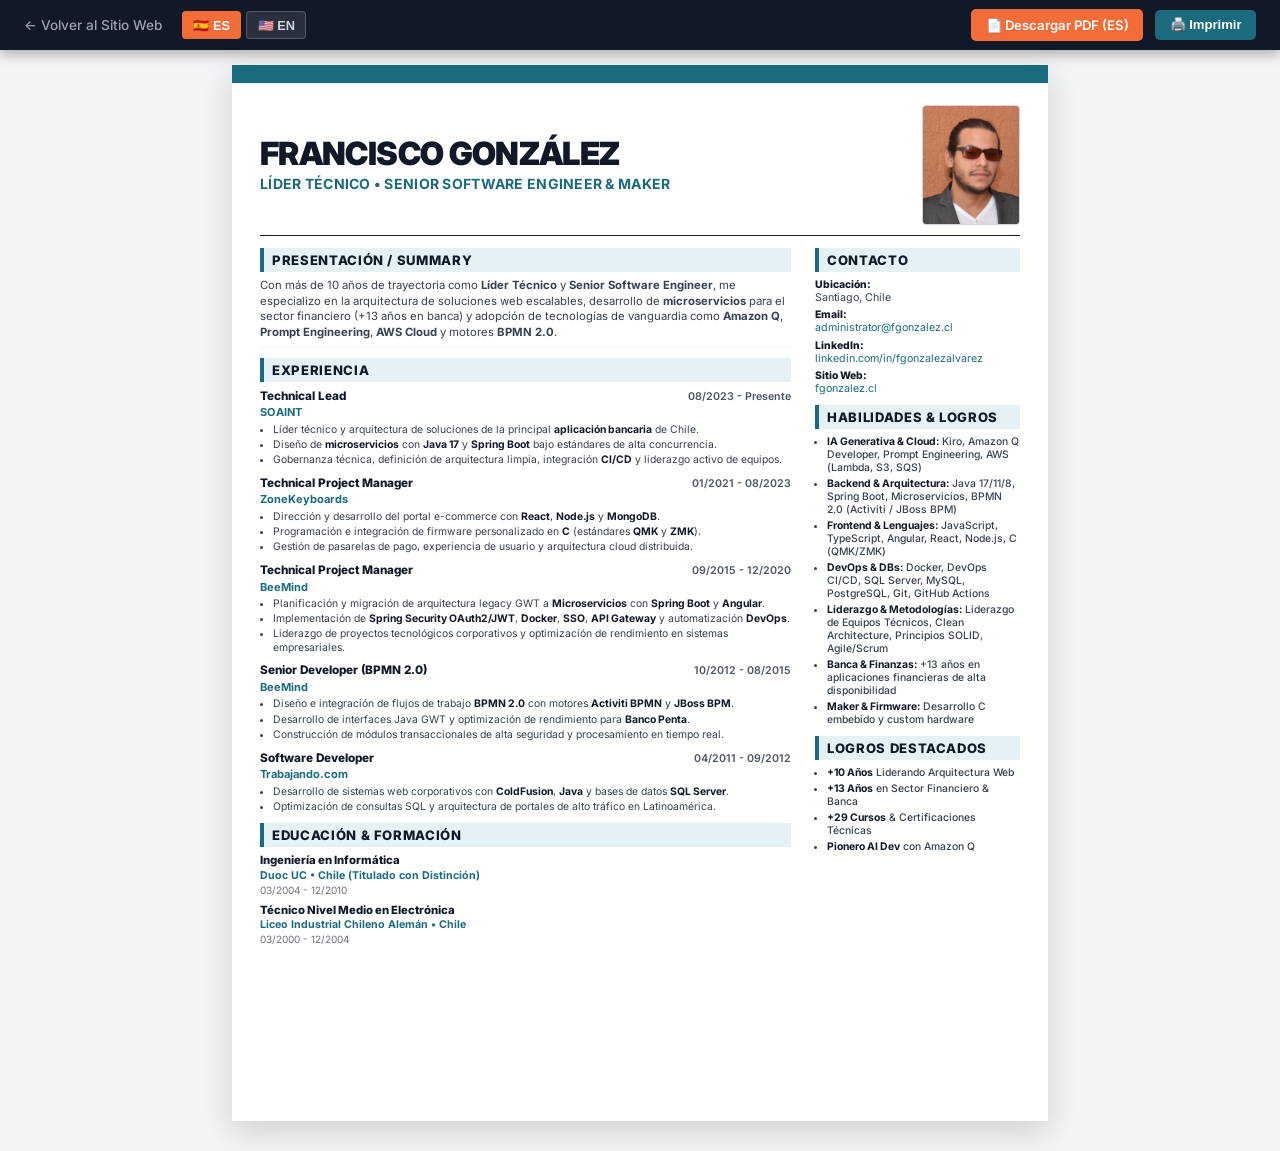
==== cv.html @ 8d49e147 "Se agrega cv" ====
<!DOCTYPE html>
<html lang="es">

<head>
  <meta charset="UTF-8">
  <meta name="viewport" content="width=device-width, initial-scale=1.0">
  <title>CV Francisco González | Technical Lead & Senior Software Engineer</title>
  <link rel="icon" type="image/png" sizes="32x32" href="assets/icons/favicon-32x32.png">

  <!-- Google Fonts: Inter -->
  <link rel="preconnect" href="https://fonts.googleapis.com">
  <link rel="preconnect" href="https://fonts.gstatic.com" crossorigin>
  <link href="https://fonts.googleapis.com/css2?family=Inter:wght@300;400;500;600;700;800;900&display=swap"
    rel="stylesheet">

  <style>
    /* ── STRICT 1-PAGE LETTER SIZE (8.5 x 11 INCHES / 215.9 x 279.4 MM) FULLY OPTIMIZED LAYOUT ── */
    * {
      box-sizing: border-box;
      margin: 0;
      padding: 0;
    }

    html,
    body {
      background-color: #f3f4f6;
      color: #111827;
      font-family: 'Inter', -apple-system, BlinkMacSystemFont, "Segoe UI", Roboto, sans-serif;
      line-height: 1.38;
      -webkit-font-smoothing: antialiased;
    }

    /* Print Floating Toolbar */
    .no-print-bar {
      position: fixed;
      top: 0;
      left: 0;
      right: 0;
      height: 50px;
      background: #111827;
      color: #ffffff;
      display: flex;
      align-items: center;
      justify-content: space-between;
      padding: 0 1.5rem;
      z-index: 9999;
      box-shadow: 0 4px 12px rgba(0, 0, 0, 0.3);
    }

    .toolbar-left,
    .toolbar-right {
      display: flex;
      align-items: center;
      gap: 0.75rem;
    }

    .btn-toolbar {
      background: #1a6b7d;
      color: #ffffff;
      border: none;
      padding: 0.45rem 0.9rem;
      border-radius: 5px;
      font-weight: 600;
      font-size: 0.82rem;
      cursor: pointer;
      text-decoration: none;
      display: inline-flex;
      align-items: center;
      gap: 0.35rem;
      transition: all 0.2s ease;
    }

    .btn-toolbar:hover {
      background: #134e5c;
    }

    .btn-toolbar.orange {
      background: #f46c38;
    }

    .btn-toolbar.orange:hover {
      background: #e05824;
    }

    .btn-lang-toggle {
      background: rgba(255, 255, 255, 0.1);
      border: 1px solid rgba(255, 255, 255, 0.2);
      color: #d1d5db;
      padding: 0.35rem 0.65rem;
      border-radius: 4px;
      font-size: 0.8rem;
      font-weight: 700;
      cursor: pointer;
    }

    .btn-lang-toggle.active {
      background: #f46c38;
      color: #ffffff;
      border-color: transparent;
    }

    .btn-back {
      color: #9ca3af;
      text-decoration: none;
      font-size: 0.85rem;
      font-weight: 500;
    }

    .btn-back:hover {
      color: #ffffff;
    }

    /* CV Sheet Outer Container (Letter Size: 215.9mm x 279.4mm) */
    .cv-page-wrapper {
      width: 215.9mm;
      height: 279.4mm;
      max-height: 279.4mm;
      margin: 65px auto 30px auto;
      background: #ffffff;
      box-shadow: 0 10px 30px rgba(0, 0, 0, 0.15);
      position: relative;
      overflow: hidden;
      /* Prevents overflow onto page 2 */
      display: flex;
      flex-direction: column;
    }

    /* Teal Top Banner Bar */
    .top-accent-bar {
      height: 18px;
      background-color: #1a6b7d;
      width: 100%;
      flex-shrink: 0;
    }

    .cv-inner-container {
      padding: 22px 28px 18px 28px;
      flex: 1;
      display: flex;
      flex-direction: column;
      justify-content: space-between;
    }

    /* Header Section */
    .cv-header {
      display: flex;
      justify-content: space-between;
      align-items: center;
      margin-bottom: 12px;
      border-bottom: 1.5px solid #111827;
      padding-bottom: 10px;
      flex-shrink: 0;
    }

    .cv-name-box {
      flex: 1;
      padding-right: 18px;
    }

    .cv-name {
      font-size: 24pt;
      font-weight: 900;
      letter-spacing: -0.02em;
      color: #111827;
      text-transform: uppercase;
      line-height: 1.05;
      margin-bottom: 4px;
    }

    .cv-subtitle {
      font-size: 10.5pt;
      font-weight: 700;
      color: #1a6b7d;
      letter-spacing: 0.02em;
    }

    .cv-photo-box {
      width: 98px;
      height: 120px;
      border-radius: 4px;
      overflow: hidden;
      flex-shrink: 0;
      border: 1px solid #d1d5db;
    }

    .cv-photo-box img {
      width: 100%;
      height: 100%;
      object-fit: cover;
      object-position: center top;
      display: block;
    }

    /* Two Column Body Grid */
    .cv-grid {
      display: grid;
      grid-template-columns: 1fr 205px;
      gap: 24px;
      flex: 1;
    }

    /* Section Headings with Light Teal Accent Strip */
    .section-title {
      font-size: 9.8pt;
      font-weight: 800;
      text-transform: uppercase;
      letter-spacing: 0.05em;
      color: #111827;
      background: #e4f1f5;
      padding: 3px 8px;
      margin-top: 10px;
      margin-bottom: 6px;
      border-left: 4px solid #1a6b7d;
      display: block;
    }

    main section:first-child .section-title,
    aside section:first-child .section-title {
      margin-top: 0;
    }

    /* Summary Section */
    .summary-text {
      font-size: 8.5pt;
      color: #374151;
      line-height: 1.38;
      margin-bottom: 8px;
      padding-bottom: 6px;
      border-bottom: 1px solid #f3f4f6;
    }

    /* Experience Section */
    .job-block {
      margin-bottom: 8px;
    }

    .job-header {
      display: flex;
      justify-content: space-between;
      align-items: baseline;
      margin-bottom: 1px;
    }

    .job-role {
      font-size: 8.8pt;
      font-weight: 800;
      color: #111827;
    }

    .job-date {
      font-size: 8pt;
      font-weight: 600;
      color: #4b5563;
    }

    .job-company {
      font-size: 8.3pt;
      font-weight: 700;
      color: #1a6b7d;
      margin-bottom: 2px;
    }

    .job-bullets {
      list-style-type: disc;
      padding-left: 13px;
    }

    .job-bullets li {
      font-size: 7.8pt;
      color: #374151;
      margin-bottom: 1.8px;
      line-height: 1.3;
    }

    .job-bullets li strong {
      color: #111827;
    }

    /* Education Section */
    .edu-block {
      margin-bottom: 5px;
    }

    .edu-degree {
      font-size: 8.5pt;
      font-weight: 800;
      color: #111827;
    }

    .edu-institution {
      font-size: 8pt;
      font-weight: 700;
      color: #1a6b7d;
    }

    .edu-date {
      font-size: 7.5pt;
      color: #6b7280;
    }

    /* Right Column: Contact & Skills */
    .contact-list {
      list-style: none;
      font-size: 8pt;
      margin-bottom: 10px;
    }

    .contact-item {
      margin-bottom: 4px;
      line-height: 1.25;
      word-break: break-word;
    }

    .contact-label {
      font-weight: 800;
      color: #111827;
      display: block;
      font-size: 7.8pt;
    }

    .contact-val {
      color: #374151;
      text-decoration: none;
    }

    .contact-val a {
      color: #1a6b7d;
      text-decoration: none;
    }

    /* Skills Bullet List */
    .skills-list {
      list-style-type: disc;
      padding-left: 12px;
    }

    .skills-list li {
      font-size: 7.8pt;
      color: #374151;
      margin-bottom: 3px;
      line-height: 1.25;
      font-weight: 500;
    }

    .skills-list li strong {
      color: #111827;
      font-weight: 700;
    }

    /* ── PRINT MEDIA STRICT 1-PAGE LETTER SIZE FIT ── */
    @media print {
      @page {
        size: letter portrait;
        /* Exact Letter Dimensions: 8.5 x 11 in */
        margin: 0;
      }

      body {
        background-color: #ffffff !important;
        color: #000000 !important;
      }

      .no-print-bar {
        display: none !important;
      }

      .cv-page-wrapper {
        margin: 0 !important;
        box-shadow: none !important;
        width: 215.9mm !important;
        height: 279.4mm !important;
        max-height: 279.4mm !important;
        overflow: hidden !important;
        page-break-inside: avoid !important;
      }

      .cv-inner-container {
        padding: 16px 24px 16px 24px !important;
      }

      .section-title {
        background: #e4f1f5 !important;
        -webkit-print-color-adjust: exact !important;
        print-color-adjust: exact !important;
      }

      .top-accent-bar {
        background-color: #1a6b7d !important;
        -webkit-print-color-adjust: exact !important;
        print-color-adjust: exact !important;
      }
    }
  </style>
</head>

<body>

  <!-- Floating Toolbar -->
  <div class="no-print-bar">
    <div class="toolbar-left">
      <a href="index.html" class="btn-back">← Volver al Sitio Web</a>
      <div style="display:flex; gap:0.3rem; margin-left:0.5rem;">
        <button id="btnCvEs" class="btn-lang-toggle active" onclick="switchLanguage('es')">🇪🇸 ES</button>
        <button id="btnCvEn" class="btn-lang-toggle" onclick="switchLanguage('en')">🇺🇸 EN</button>
      </div>
    </div>

    <div class="toolbar-right">
      <a id="btnPdfLink" href="assets/files/FGONZALEZ_CV_ES.pdf" target="_blank" class="btn-toolbar orange">
        📄 Descargar PDF
      </a>
      <button class="btn-toolbar" onclick="window.print()">
        🖨️ Imprimir
      </button>
    </div>
  </div>

  <!-- Letter Size CV Sheet Container (Strict 8.5 x 11 in) -->
  <div class="cv-page-wrapper">
    <div class="top-accent-bar"></div>

    <div class="cv-inner-container">
      <!-- Header -->
      <header class="cv-header">
        <div class="cv-name-box">
          <h1 class="cv-name">Francisco González</h1>
          <div class="cv-subtitle" id="cvSubTitle">LÍDER TÉCNICO • SENIOR SOFTWARE ENGINEER & MAKER</div>
        </div>
        <div class="cv-photo-box">
          <img src="assets/heroes/foto_profile.jpg" alt="Francisco González Portrait">
        </div>
      </header>

      <!-- 2-Column Grid -->
      <div class="cv-grid">

        <!-- Left Column -->
        <main>
          <!-- Summary -->
          <section>
            <h2 class="section-title" id="secSummaryTitle">RESUMEN / PRESENTACIÓN</h2>
            <p class="summary-text" id="secSummaryBody">
              Con más de 10 años de trayectoria como <strong>Líder Técnico</strong> y <strong>Senior Software
                Engineer</strong>, me especializo en la arquitectura de soluciones web escalables, desarrollo de
              <strong>microservicios</strong> para el sector financiero (+13 años en banca) y adopción de tecnologías de
              vanguardia como <strong>Amazon Q</strong>, <strong>Prompt Engineering</strong>, <strong>AWS Cloud</strong>
              y motores <strong>BPMN 2.0</strong>.
            </p>
          </section>

          <!-- Experience -->
          <section>
            <h2 class="section-title" id="secExpTitle">EXPERIENCIA</h2>

            <!-- Job 1 -->
            <div class="job-block">
              <div class="job-header">
                <span class="job-role" id="job1Role">Technical Lead</span>
                <span class="job-date" id="job1Date">08/2023 - Presente</span>
              </div>
              <div class="job-company">SOAINT</div>
              <ul class="job-bullets" id="job1Bullets">
                <li>Líder técnico y arquitectura de soluciones de la principal <strong>aplicación bancaria</strong> de
                  Chile.</li>
                <li>Diseño de <strong>microservicios</strong> con <strong>Java 17</strong> y <strong>Spring
                    Boot</strong> bajo estándares de alta concurrencia.</li>
                <li>Gobernanza técnica, definición de arquitectura limpia, integración **CI/CD** y liderazgo activo de
                  equipos.</li>
              </ul>
            </div>

            <!-- Job 2 -->
            <div class="job-block">
              <div class="job-header">
                <span class="job-role" id="job2Role">Technical Project Manager</span>
                <span class="job-date">01/2021 - 08/2023</span>
              </div>
              <div class="job-company">ZoneKeyboards</div>
              <ul class="job-bullets" id="job2Bullets">
                <li>Dirección y desarrollo del portal e-commerce con <strong>React</strong>, <strong>Node.js</strong> y
                  <strong>MongoDB</strong>.</li>
                <li>Programación e integración de firmware personalizado en <strong>C</strong> (estándares
                  <strong>QMK</strong> y <strong>ZMK</strong>).</li>
                <li>Gestión de pasarelas de pago, experiencia de usuario y arquitectura cloud distribuida.</li>
              </ul>
            </div>

            <!-- Job 3 -->
            <div class="job-block">
              <div class="job-header">
                <span class="job-role" id="job3Role">Technical Project Manager</span>
                <span class="job-date">09/2015 - 12/2020</span>
              </div>
              <div class="job-company">BeeMind</div>
              <ul class="job-bullets" id="job3Bullets">
                <li>Planificación y migración de arquitectura legacy GWT a <strong>Microservicios</strong> con
                  <strong>Spring Boot</strong> y <strong>Angular</strong>.</li>
                <li>Implementación de <strong>Spring Security OAuth2/JWT</strong>, <strong>Docker</strong>,
                  <strong>SSO</strong>, <strong>API Gateway</strong> y automatización <strong>DevOps</strong>.</li>
                <li>Liderazgo de proyectos tecnológicos corporativos y optimización de rendimiento en sistemas
                  empresariales.</li>
              </ul>
            </div>

            <!-- Job 4 -->
            <div class="job-block">
              <div class="job-header">
                <span class="job-role" id="job4Role">Senior Developer (BPMN 2.0)</span>
                <span class="job-date">10/2012 - 08/2015</span>
              </div>
              <div class="job-company">BeeMind</div>
              <ul class="job-bullets" id="job4Bullets">
                <li>Diseño e integración de flujos de trabajo <strong>BPMN 2.0</strong> con motores <strong>Activiti
                    BPMN</strong> y <strong>JBoss BPM</strong>.</li>
                <li>Desarrollo de interfaces Java GWT y optimización de rendimiento para <strong>Banco Penta</strong>.
                </li>
                <li>Construcción de módulos transaccionales de alta seguridad y procesamiento en tiempo real.</li>
              </ul>
            </div>

            <!-- Job 5 -->
            <div class="job-block">
              <div class="job-header">
                <span class="job-role" id="job5Role">Software Developer</span>
                <span class="job-date">04/2011 - 09/2012</span>
              </div>
              <div class="job-company">Trabajando.com</div>
              <ul class="job-bullets" id="job5Bullets">
                <li>Desarrollo de sistemas web corporativos con <strong>ColdFusion</strong>, <strong>Java</strong> y
                  bases de datos <strong>SQL Server</strong>.</li>
                <li>Optimización de consultas SQL y arquitectura de portales de alto tráfico en Latinoamérica.</li>
              </ul>
            </div>
          </section>

          <!-- Education -->
          <section>
            <h2 class="section-title" id="secEduTitle">EDUCACIÓN & FORMACIÓN</h2>

            <div class="edu-block">
              <div class="edu-degree" id="edu1Degree">Ingeniería en Informática</div>
              <div class="edu-institution">Duoc UC • Chile (Titulado con Distinción)</div>
              <div class="edu-date">03/2004 - 12/2010</div>
            </div>

            <div class="edu-block">
              <div class="edu-degree" id="edu2Degree">Técnico Nivel Medio en Electrónica</div>
              <div class="edu-institution">Liceo Industrial Chileno Alemán • Chile</div>
              <div class="edu-date">03/2000 - 12/2004</div>
            </div>
          </section>
        </main>

        <!-- Right Column -->
        <aside>
          <!-- Contact -->
          <section>
            <h2 class="section-title" id="secContactTitle">CONTACTO</h2>
            <ul class="contact-list">
              <li class="contact-item">
                <span class="contact-label" id="lblAddress">Ubicación:</span>
                <span class="contact-val">Santiago, Chile</span>
              </li>
              <li class="contact-item">
                <span class="contact-label">Email:</span>
                <span class="contact-val"><a
                    href="mailto:administrator@fgonzalez.cl">administrator@fgonzalez.cl</a></span>
              </li>
              <li class="contact-item">
                <span class="contact-label">LinkedIn:</span>
                <span class="contact-val"><a href="https://www.linkedin.com/in/fgonzalezalvarez/"
                    target="_blank">linkedin.com/in/fgonzalezalvarez</a></span>
              </li>
              <li class="contact-item">
                <span class="contact-label" id="lblWeb">Sitio Web:</span>
                <span class="contact-val"><a href="https://fgonzalez.cl" target="_blank">fgonzalez.cl</a></span>
              </li>
            </ul>
          </section>

          <!-- Skills -->
          <section>
            <h2 class="section-title" id="secSkillsTitle">HABILIDADES & LOGROS</h2>
            <ul class="skills-list" id="skillsList">
              <li><strong>IA Generativa & Cloud:</strong> Kiro, Amazon Q Developer, Prompt Engineering, AWS (Lambda, S3,
                SQS)</li>
              <li><strong>Backend & Arquitectura:</strong> Java 17/11/8, Spring Boot, Microservicios, BPMN 2.0 (Activiti
                / JBoss BPM)</li>
              <li><strong>Frontend & Lenguajes:</strong> JavaScript, TypeScript, Angular, React, Node.js, C (QMK/ZMK)
              </li>
              <li><strong>DevOps & DBs:</strong> Docker, DevOps CI/CD, SQL Server, MySQL, PostgreSQL, Git, GitHub
                Actions</li>
              <li><strong>Liderazgo & Metodologías:</strong> Liderazgo de Equipos Técnicos, Clean Architecture,
                Principios SOLID, Agile/Scrum</li>
              <li><strong>Banca & Finanzas:</strong> +13 años en aplicaciones financieras de alta disponibilidad</li>
              <li><strong>Maker & Firmware:</strong> Desarrollo C embebido y custom hardware</li>
            </ul>
          </section>

          <!-- Key Highlights / Badges Box -->
          <section style="margin-top: 10px;">
            <h2 class="section-title" id="secHighlightsTitle">LOGROS DESTACADOS</h2>
            <ul class="skills-list" id="highlightsList">
              <li><strong>+10 Años</strong> Liderando Arquitectura Web</li>
              <li><strong>+13 Años</strong> en Sector Financiero & Banca</li>
              <li><strong>+29 Cursos</strong> & Certificaciones Técnicas</li>
              <li><strong>Pionero AI Dev</strong> con Amazon Q</li>
            </ul>
          </section>
        </aside>

      </div>
    </div>
  </div>

  <!-- Dynamic Language Switcher Script -->
  <script>
    const dataCv = {
      es: {
        subtitle: "LÍDER TÉCNICO • SENIOR SOFTWARE ENGINEER & MAKER",
        secSummaryTitle: "PRESENTACIÓN / SUMMARY",
        secSummaryBody: "Con más de 10 años de trayectoria como <strong>Líder Técnico</strong> y <strong>Senior Software Engineer</strong>, me especializo en la arquitectura de soluciones web escalables, desarrollo de <strong>microservicios</strong> para el sector financiero (+13 años en banca) y adopción de tecnologías de vanguardia como <strong>Amazon Q</strong>, <strong>Prompt Engineering</strong>, <strong>AWS Cloud</strong> y motores <strong>BPMN 2.0</strong>.",
        secExpTitle: "EXPERIENCIA",
        job1Role: "Technical Lead",
        job1Date: "08/2023 - Presente",
        job1Bullets: `
          <li>Líder técnico y arquitectura de soluciones de la principal <strong>aplicación bancaria</strong> de Chile.</li>
          <li>Diseño de <strong>microservicios</strong> con <strong>Java 17</strong> y <strong>Spring Boot</strong> bajo estándares de alta concurrencia.</li>
          <li>Gobernanza técnica, definición de arquitectura limpia, integración <strong>CI/CD</strong> y liderazgo activo de equipos.</li>
        `,
        job2Bullets: `
          <li>Dirección y desarrollo del portal e-commerce con <strong>React</strong>, <strong>Node.js</strong> y <strong>MongoDB</strong>.</li>
          <li>Programación e integración de firmware personalizado en <strong>C</strong> (estándares <strong>QMK</strong> y <strong>ZMK</strong>).</li>
          <li>Gestión de pasarelas de pago, experiencia de usuario y arquitectura cloud distribuida.</li>
        `,
        job3Bullets: `
          <li>Planificación y migración de arquitectura legacy GWT a <strong>Microservicios</strong> con <strong>Spring Boot</strong> y <strong>Angular</strong>.</li>
          <li>Implementación de <strong>Spring Security OAuth2/JWT</strong>, <strong>Docker</strong>, <strong>SSO</strong>, <strong>API Gateway</strong> y automatización <strong>DevOps</strong>.</li>
          <li>Liderazgo de proyectos tecnológicos corporativos y optimización de rendimiento en sistemas empresariales.</li>
        `,
        job4Bullets: `
          <li>Diseño e integración de flujos de trabajo <strong>BPMN 2.0</strong> con motores <strong>Activiti BPMN</strong> y <strong>JBoss BPM</strong>.</li>
          <li>Desarrollo de interfaces Java GWT y optimización de rendimiento para <strong>Banco Penta</strong>.</li>
          <li>Construcción de módulos transaccionales de alta seguridad y procesamiento en tiempo real.</li>
        `,
        job5Role: "Software Developer",
        job5Bullets: `
          <li>Desarrollo de sistemas web corporativos con <strong>ColdFusion</strong>, <strong>Java</strong> y bases de datos <strong>SQL Server</strong>.</li>
          <li>Optimización de consultas SQL y arquitectura de portales de alto tráfico en Latinoamérica.</li>
        `,
        secEduTitle: "EDUCACIÓN & FORMACIÓN",
        edu1Degree: "Ingeniería en Informática",
        edu2Degree: "Técnico Nivel Medio en Electrónica",
        secContactTitle: "CONTACTO",
        lblAddress: "Ubicación:",
        lblWeb: "Sitio Web:",
        secSkillsTitle: "HABILIDADES & LOGROS",
        skillsList: `
          <li><strong>IA Generativa & Cloud:</strong> Kiro, Amazon Q Developer, Prompt Engineering, AWS (Lambda, S3, SQS)</li>
          <li><strong>Backend & Arquitectura:</strong> Java 17/11/8, Spring Boot, Microservicios, BPMN 2.0 (Activiti / JBoss BPM)</li>
          <li><strong>Frontend & Lenguajes:</strong> JavaScript, TypeScript, Angular, React, Node.js, C (QMK/ZMK)</li>
          <li><strong>DevOps & DBs:</strong> Docker, DevOps CI/CD, SQL Server, MySQL, PostgreSQL, Git, GitHub Actions</li>
          <li><strong>Liderazgo & Metodologías:</strong> Liderazgo de Equipos Técnicos, Clean Architecture, Principios SOLID, Agile/Scrum</li>
          <li><strong>Banca & Finanzas:</strong> +13 años en aplicaciones financieras de alta disponibilidad</li>
          <li><strong>Maker & Firmware:</strong> Desarrollo C embebido y custom hardware</li>
        `,
        secHighlightsTitle: "LOGROS DESTACADOS",
        highlightsList: `
          <li><strong>+10 Años</strong> Liderando Arquitectura Web</li>
          <li><strong>+13 Años</strong> en Sector Financiero & Banca</li>
          <li><strong>+29 Cursos</strong> & Certificaciones Técnicas</li>
          <li><strong>Pionero AI Dev</strong> con Amazon Q</li>
        `,
        pdfLink: "assets/files/FGONZALEZ_CV_ES.pdf",
        pdfBtnText: "📄 Descargar PDF (ES)"
      },
      en: {
        subtitle: "TECHNICAL LEAD • SENIOR SOFTWARE ENGINEER & MAKER",
        secSummaryTitle: "SUMMARY",
        secSummaryBody: "With over 10 years of experience as a <strong>Technical Lead</strong> and <strong>Senior Software Engineer</strong>, I specialize in scalable web solution architecture, <strong>microservices</strong> development for the financial sector (+13 years in banking), and adoption of cutting-edge technologies like <strong>Amazon Q</strong>, <strong>Prompt Engineering</strong>, <strong>AWS Cloud</strong>, and <strong>BPMN 2.0</strong> engines.",
        secExpTitle: "EXPERIENCE",
        job1Role: "Technical Lead",
        job1Date: "08/2023 - Present",
        job1Bullets: `
          <li>Technical leadership and solution architecture for the main <strong>banking application</strong> in Chile.</li>
          <li>Design of <strong>microservices</strong> using <strong>Java 17</strong> and <strong>Spring Boot</strong> under high-concurrency standards.</li>
          <li>Technical governance, clean architecture definition, <strong>CI/CD</strong> integration, and active team management.</li>
        `,
        job2Bullets: `
          <li>Direction and development of the e-commerce portal with <strong>React</strong>, <strong>Node.js</strong>, and <strong>MongoDB</strong>.</li>
          <li>Custom firmware programming in <strong>C</strong> (<strong>QMK</strong> and <strong>ZMK</strong> standards).</li>
          <li>Payment gateway integration, user experience optimization, and distributed cloud architecture.</li>
        `,
        job3Bullets: `
          <li>Planning and migration of legacy GWT architecture to <strong>Microservices</strong> with <strong>Spring Boot</strong> and <strong>Angular</strong>.</li>
          <li>Implementation of <strong>Spring Security OAuth2/JWT</strong>, <strong>Docker</strong>, <strong>SSO</strong>, <strong>API Gateway</strong>, and <strong>DevOps</strong> automation.</li>
          <li>Corporate technical project leadership and enterprise systems performance tuning.</li>
        `,
        job4Bullets: `
          <li>Design and integration of <strong>BPMN 2.0</strong> workflows using <strong>Activiti BPMN</strong> and <strong>JBoss BPM</strong> engines.</li>
          <li>Development of Java GWT interfaces and performance optimization for <strong>Banco Penta</strong>.</li>
          <li>Building high-security transactional modules and real-time processing engines.</li>
        `,
        job5Role: "Software Developer",
        job5Bullets: `
          <li>Development of enterprise web platforms using <strong>ColdFusion</strong>, <strong>Java</strong>, and <strong>SQL Server</strong> databases.</li>
          <li>SQL query optimization and high-traffic portal architecture across Latin America.</li>
        `,
        secEduTitle: "EDUCATION & ACADEMICS",
        edu1Degree: "Software Engineering",
        edu2Degree: "Electronics Technician",
        secContactTitle: "CONTACT",
        lblAddress: "Location:",
        lblWeb: "Website:",
        secSkillsTitle: "SKILLS & COMPETENCIES",
        skillsList: `
          <li><strong>Generative AI & Cloud:</strong> Kiro, Amazon Q Developer, Prompt Engineering, AWS (Lambda, S3, SQS)</li>
          <li><strong>Backend & Architecture:</strong> Java 17/11/8, Spring Boot, Microservices, BPMN 2.0 (Activiti / JBoss BPM)</li>
          <li><strong>Frontend & Languages:</strong> JavaScript, TypeScript, Angular, React, Node.js, C (QMK/ZMK)</li>
          <li><strong>DevOps & DBs:</strong> Docker, DevOps CI/CD, SQL Server, MySQL, PostgreSQL, Git, GitHub Actions</li>
          <li><strong>Leadership & Methodologies:</strong> Technical Team Leadership, Clean Architecture, SOLID Principles, Agile/Scrum</li>
          <li><strong>Banking & Finance:</strong> +13 years in high-availability financial systems</li>
          <li><strong>Maker & Firmware:</strong> Embedded C development & custom hardware</li>
        `,
        secHighlightsTitle: "KEY HIGHLIGHTS",
        highlightsList: `
          <li><strong>+10 Years</strong> Leading Web Architecture</li>
          <li><strong>+13 Years</strong> in Finance & Banking Sector</li>
          <li><strong>+29 Courses</strong> & Tech Certifications</li>
          <li><strong>AI Dev Pioneer</strong> with Amazon Q</li>
        `,
        pdfLink: "assets/files/FGONZALEZ_CV_EN.pdf",
        pdfBtnText: "📄 Download PDF (EN)"
      }
    };

    function switchLanguage(lang) {
      const cv = dataCv[lang] || dataCv.es;
      document.documentElement.lang = lang;

      document.getElementById("btnCvEs").classList.toggle("active", lang === 'es');
      document.getElementById("btnCvEn").classList.toggle("active", lang === 'en');

      document.getElementById("cvSubTitle").innerHTML = cv.subtitle;
      document.getElementById("secSummaryTitle").innerText = cv.secSummaryTitle;
      document.getElementById("secSummaryBody").innerHTML = cv.secSummaryBody;
      document.getElementById("secExpTitle").innerText = cv.secExpTitle;
      document.getElementById("job1Role").innerText = cv.job1Role;
      document.getElementById("job1Date").innerText = cv.job1Date;
      document.getElementById("job1Bullets").innerHTML = cv.job1Bullets;
      document.getElementById("job2Bullets").innerHTML = cv.job2Bullets;
      document.getElementById("job3Bullets").innerHTML = cv.job3Bullets;
      document.getElementById("job4Bullets").innerHTML = cv.job4Bullets;
      if (document.getElementById("job5Role")) document.getElementById("job5Role").innerText = cv.job5Role;
      if (document.getElementById("job5Bullets")) document.getElementById("job5Bullets").innerHTML = cv.job5Bullets;
      document.getElementById("secEduTitle").innerText = cv.secEduTitle;
      document.getElementById("edu1Degree").innerText = cv.edu1Degree;
      document.getElementById("edu2Degree").innerText = cv.edu2Degree;
      document.getElementById("secContactTitle").innerText = cv.secContactTitle;
      document.getElementById("lblAddress").innerText = cv.lblAddress;
      document.getElementById("lblWeb").innerText = cv.lblWeb;
      document.getElementById("secSkillsTitle").innerText = cv.secSkillsTitle;
      document.getElementById("skillsList").innerHTML = cv.skillsList;
      if (document.getElementById("secHighlightsTitle")) document.getElementById("secHighlightsTitle").innerText = cv.secHighlightsTitle;
      if (document.getElementById("highlightsList")) document.getElementById("highlightsList").innerHTML = cv.highlightsList;

      const pdfBtn = document.getElementById("btnPdfLink");
      if (pdfBtn) {
        pdfBtn.href = cv.pdfLink;
        pdfBtn.innerHTML = cv.pdfBtnText;
      }
    }

    // Auto-detect language parameter if passed (e.g. cv.html?lang=en)
    const urlParams = new URLSearchParams(window.location.search);
    const initialLang = urlParams.get('lang') || localStorage.getItem('portfolioLang') || 'es';
    switchLanguage(initialLang);
  </script>
</body>

</html>
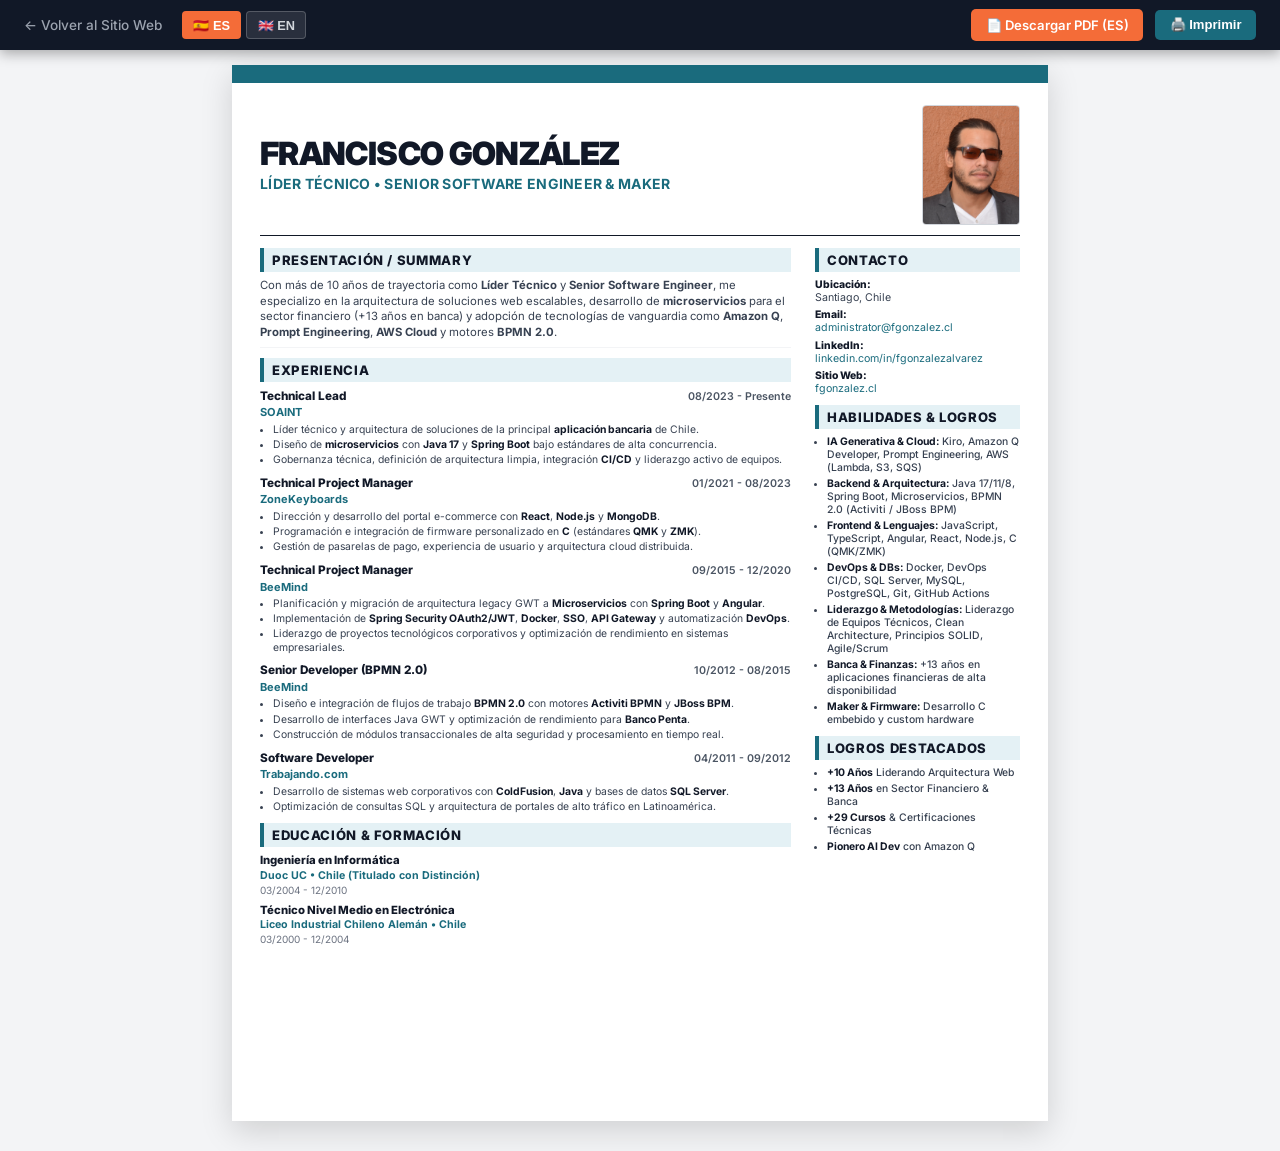
==== commit a599f594: "actualizamos banderas" ====
--- a/cv.html
+++ b/cv.html
@@ -401,7 +401,7 @@
       <a href="index.html" class="btn-back">← Volver al Sitio Web</a>
       <div style="display:flex; gap:0.3rem; margin-left:0.5rem;">
         <button id="btnCvEs" class="btn-lang-toggle active" onclick="switchLanguage('es')">🇪🇸 ES</button>
-        <button id="btnCvEn" class="btn-lang-toggle" onclick="switchLanguage('en')">🇺🇸 EN</button>
+        <button id="btnCvEn" class="btn-lang-toggle" onclick="switchLanguage('en')">🇬🇧 EN</button>
       </div>
     </div>
 
